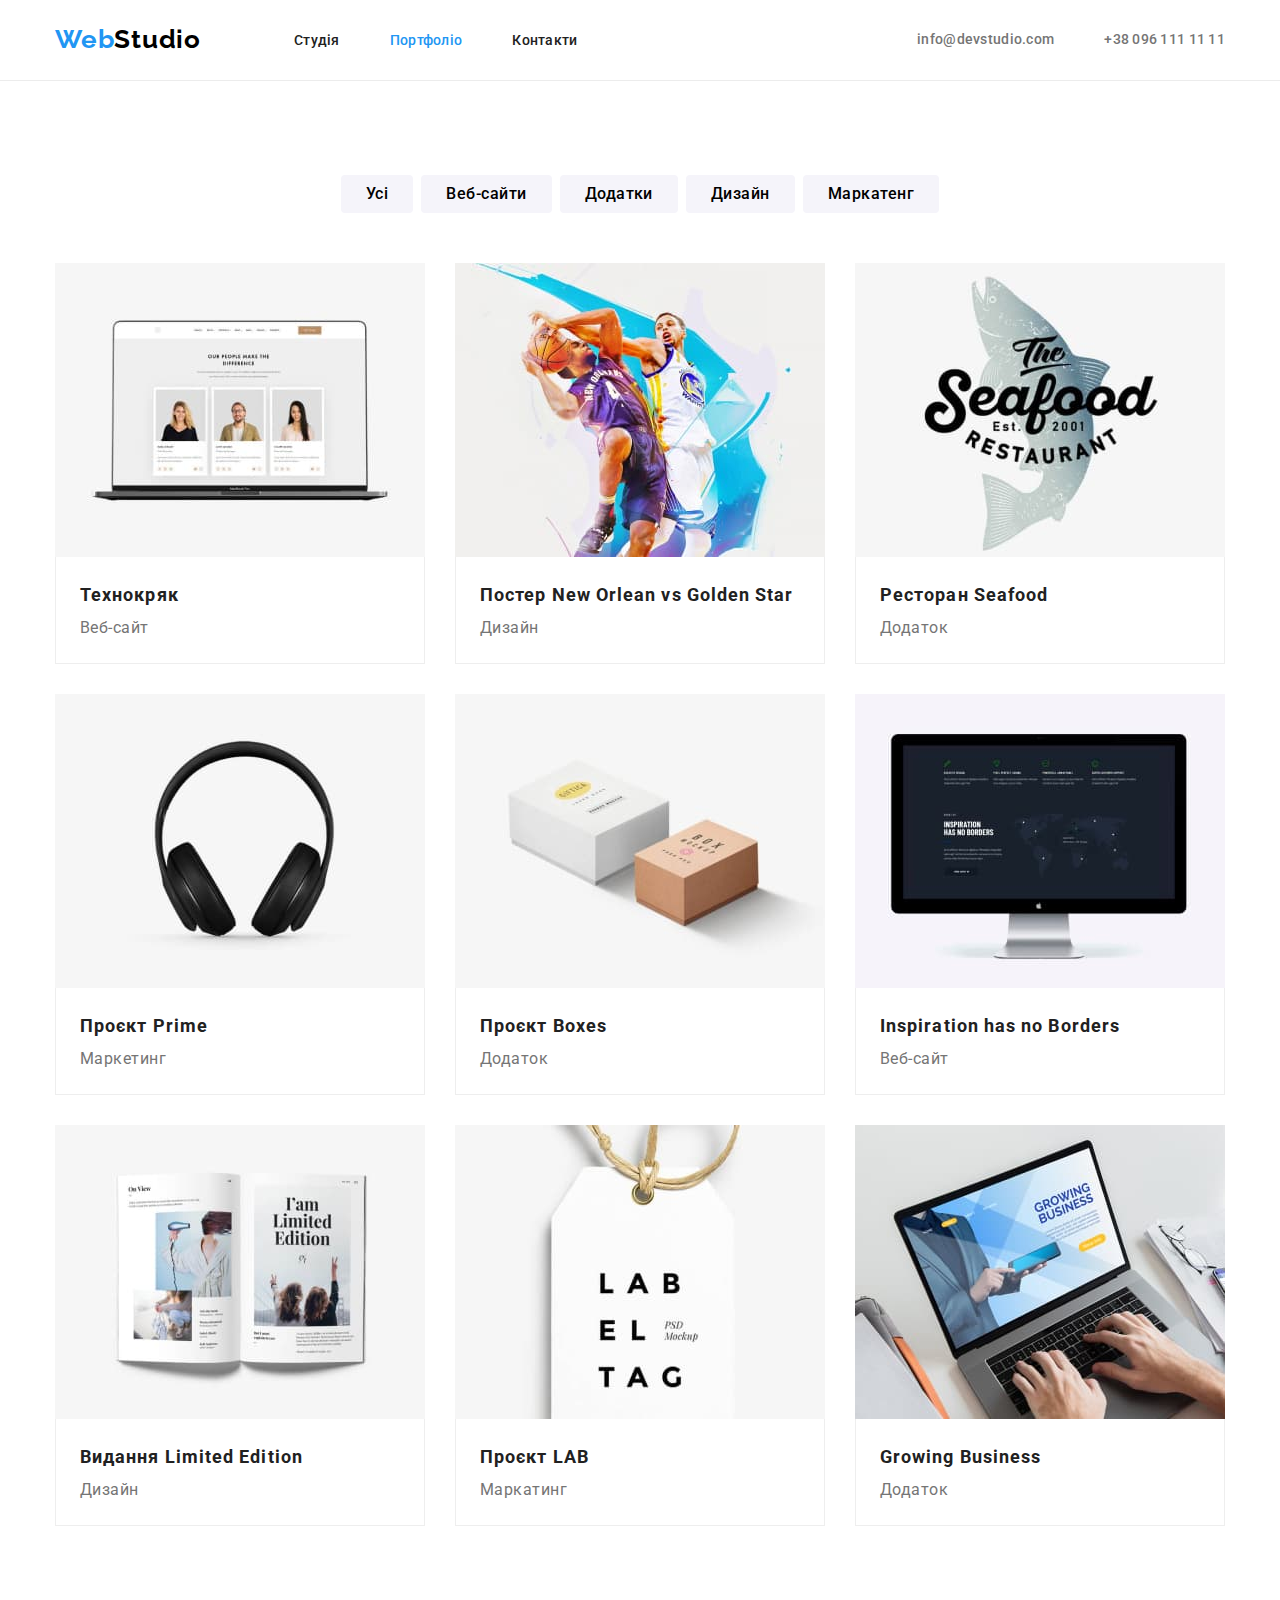
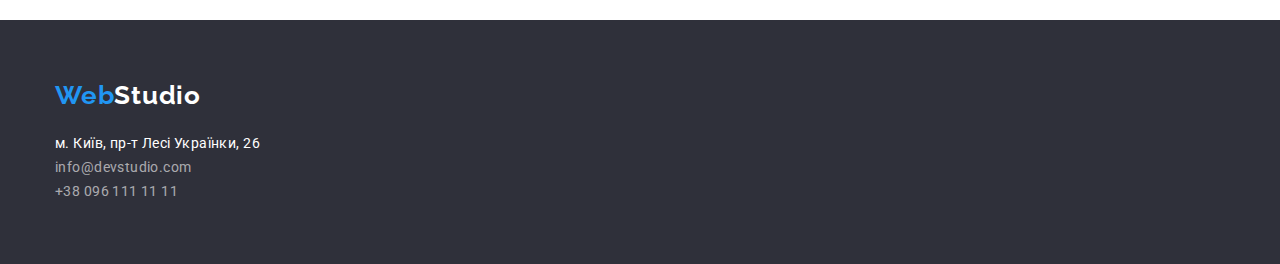
==== portfolio.html @ 105341bf "копирует файлы предыдущей дз" ====
<!DOCTYPE html>
<html lang="uk">

<head>
    <meta charset="UTF-8">
    <meta http-equiv="X-UA-Compatible" content="IE=edge">
    <meta name="viewport" content="width=device-width, initial-scale=1.0">
    <title>Portfolio</title>
    <link rel="preconnect" href="https://fonts.googleapis.com">
    <link rel="preconnect" href="https://fonts.gstatic.com" crossorigin>
    <link href="https://fonts.googleapis.com/css2?family=Raleway:wght@700&family=Roboto:wght@400;500;700;900&display=swap"
    rel="stylesheet">
    <link rel="stylesheet" href="https://cdnjs.cloudflare.com/ajax/libs/modern-normalize/1.1.0/modern-normalize.min.css">
    <link rel="stylesheet" href="./css/styles.css">
</head>

<body>
    <header class="header">
        <div class="container head">
            <nav class="navigation">
                <a href="./index.html" class="logo"><span class="logoweb">Web</span>Studio
                </a>
                <ul class="navigation-list">
                    <li class="navigation-item">
                        <a href="./index.html" class="navigation-link">Студія</a>
                    </li>
                    <li class="navigation-item">
                        <a href="./portfolio.html" class="navigation-link current">Портфоліо</a>
                    </li>
                    <li class="navigation-item">
                        <a href="" class="navigation-link">Контакти</a>
                    </li>
                </ul>
            </nav>
            <ul class="navigation-contact-list">
                <li class="navigation-contact-item">
                    <a href="mailto:info@devstudio.com" class="navigation-contact">info@devstudio.com</a>
                </li>
                <li>
                    <a href="tel:+380961111111" class="navigation-contact">+38 096 111 11 11</a>
                </li class="navigation-contact-item">
            </ul>
        </div>
    </header>
    <main>
        <section class="portfolio">
            <div class="container">
                <!-- <h1 class="portfolio-main-title">Портфоліо</h1> -->
                <!-- Список кнопок -->
                <ul class="button-list">
                    <li class="button-item" >
                        <button type="button" class="portfolio-button">Усі</button>
                    </li>
                    <li class="button-item" >
                        <button type="button" class="portfolio-button">Веб-сайти</button>
                    </li>
                    <li class="button-item" >
                        <button type="button" class="portfolio-button">Додатки</button>
                    </li>
                    <li class="button-item" >
                        <button type="button" class="portfolio-button">Дизайн</button>
                    </li>
                    <li class="button-item" >
                        <button type="button" class="portfolio-button">Маркатенг</button>
                    </li>
                </ul>
                <!-- Список портфолио -->
                <ul class="portfolio-list">
                    <li class="portfolio-item" >
                        <a href="" class="portfolio-link">
                            <img src="./images/images-portfolio/img1.jpg" alt="Приклад веб-сайту Технокряк" width="370">
                            <div class="cards-dscr">
                                <h2 class="portfolio-title">
                                    Технокряк
                                </h2>
                                <p class="portfolio-desk">
                                    Веб-сайт
                                </p>
                            </div>
                        </a>
                    </li>

                    <li class="portfolio-item" >
                        <a href="" class="portfolio-link">
                            <img src="./images/images-portfolio/img2.jpg" alt="Постер до баскетбольного матчу" width="370">
                            <div class="cards-dscr">
                                <h2 class="portfolio-title">
                                    Постер New Orlean vs Golden Star
                                </h2>
                                <p class="portfolio-desk">
                                    Дизайн
                                </p>
                            </div>
                            
                        </a>
                    </li>

                    <li class="portfolio-item" >
                        <a href="" class="portfolio-link">
                            <img src="./images/images-portfolio/img3.jpg" alt="Додаток ресторану морської кухні" width="370">
                            <div class="cards-dscr">
                                <h2 class="portfolio-title">
                                    Ресторан Seafood
                                </h2>
                                <p class="portfolio-desk">
                                    Додаток
                                </p>
                            </div>
                        </a>
                    </li>

                    <li class="portfolio-item" >
                        <a href="" class="portfolio-link">
                            <img src="./images/images-portfolio/img4.jpg" alt="Приклад маркетингового проєкту" width="370">
                            <div class="cards-dscr">
                                <h2 class="portfolio-title">
                                    Проєкт Prime
                                </h2>
                                <p class="portfolio-desk">
                                    Маркетинг
                                </p>
                            </div>
                        </a>
                    </li>

                    <li class="portfolio-item" >
                        <a href="" class="portfolio-link">
                            <img src="./images/images-portfolio/img5.jpg" alt="Додаток служби пакування" width="370">
                            <div class="cards-dscr">
                                <h2 class="portfolio-title">
                                    Проєкт Boxes
                                </h2>
                                <p class="portfolio-desk">
                                    Додаток
                                </p>
                            </div>
                        </a>
                    </li>

                    <li class="portfolio-item" >
                        <a href="" class="portfolio-link">
                            <img src="./images/images-portfolio/img6.jpg" alt="Приклад веб-сайту" width="370">
                            <div class="cards-dscr">
                                <h2 class="portfolio-title">
                                    Inspiration has no Borders
                                </h2>
                                <p class="portfolio-desk">
                                    Веб-сайт
                                </p>
                            </div>
                            
                        </a>
                    </li>

                    <li class="portfolio-item" >
                        <a href="" class="portfolio-link">
                            <img src="./images/images-portfolio/img7.jpg" alt="Дизайн для друкованного видання" width="370">
                            <div class="cards-dscr">
                                <h2 class="portfolio-title">
                                    Видання Limited Edition
                                </h2>
                                <p class="portfolio-desk">
                                    Дизайн
                                </p>
                            </div>
                            
                        </a>
                    </li>

                    <li class="portfolio-item" >
                        <a href="" class="portfolio-link">
                            <img src="./images/images-portfolio/img8.jpg" alt="Приклад маркетингового проєкту" width="370">
                            <div class="cards-dscr">
                                <h2 class="portfolio-title">
                                    Проєкт LAB
                                </h2>
                                <p class="portfolio-desk">
                                    Маркатинг
                                </p>
                            </div>
                            
                        </a>
                    </li>

                    <li class="portfolio-item" >
                        <a href="" class="portfolio-link">
                            <img src="./images/images-portfolio/img9.jpg" alt="Додаток для ведення бізнесу" width="370">
                            <div class="cards-dscr">
                                <h2 class="portfolio-title">
                                    Growing Business
                                </h2>
                                <p class="portfolio-desk">
                                    Додаток
                                </p>
                            </div>
                            
                        </a>
                    </li>
                </ul>
            </div>
        </section>
    </main>
    <footer class="footer">
        <div class="container">
            <div class="footer-logo">
                <a href="./index.html" class="logo logostudio-footer"><span class="logoweb">Web</span>Studio
                </a>
            </div>
            
            <address>
                <ul class="footer-list">
                    <li>
                        <a href="https://goo.gl/maps/nLfdXFzBwr1mePBf7" target="_blank" rel="nofollow" class="addres">м.
                            Київ, пр-т
                            Лесі Українки, 26</a>
                    </li>
                    <li>
                        <a href="mailto:info@devstudio.com" class="footer-contact">info@devstudio.com</a>
                    </li>
                    <li>
                        <a href="tel:+380961111111" class="footer-contact">+38 096 111 11 11</a>
                    </li>
                </ul>
            </address>
        </div>
    </footer>
</body>

</html>
---- css/styles.css ----
:root {
    --title-color: #212121;
    --secondary-title-color: #ffffff;
    --accent-color: #2196F3;
    --text-color: #757575;
    --secondary-text-color :rgba(255, 255, 255, 0.6);
    --logo-color: #000000;
    --base-backgroud-color: #ffffff;
    --background-color: #F5F5F5;
    --secondary-background-color: #2F303A;
    --third-background-color: #F5F4FA;
    --header-border: #ECECEC;
    --cards-border: #eeeeee;
 }

body {
    font-family: 'Roboto', sans-serif;
    font-size: 14px;
    line-height: 1.71;
    letter-spacing: 0.03em;
    color: var(--text-color);
    background-color: var(--base-backgroud-color);
    
}
h1, h2, h3, h4, h5, h6 {
    margin: 0;
    padding: 0;
    
}
ul {
    margin: 0;
    padding: 0;
}
p {
   margin: 0;
   padding: 0;
    }

.section-list {
    list-style: none;
    
}

img {
    max-width: 100%;
    display: block;
}

.container {
    width: 1200px;
    padding-left: 15px;
    padding-right: 15px;
    margin-left: auto;
    margin-right: auto;
}

.section {
    padding-top: 94px;
    padding-bottom: 94px;
}



 /* logo */

.logo {
    margin-right: 93px;
    font-weight: 700;
    font-size: 26px;
    line-height: 1.2;    
    letter-spacing: 0.03em;
    text-decoration: none;
    color: var(--logo-color) ;
    font-family: 'Raleway', sans-serif;
}

.logoweb {
    color: var(--accent-color); 
}
.logostudio {
    color: var(--logo-color) ;
}

/* heder */

.header {
    border-bottom: 1px solid var(--header-border);
}

/* nav */

.navigation {
    display: flex;
    align-items: center;
}

.navigation-list {
    display: flex;
    list-style: none;
}


.navigation-item {
    margin-right: 50px;  
}

.navigation-item:last-child {
    margin-right: 0;
}

.navigation-link {
    display: block;
    padding-top: 32px;
    padding-bottom: 32px;
    font-weight: 500;
    font-size: 14px;
    line-height: 1.15;
    letter-spacing: 0.02em;
    text-decoration: none;
    color: var(--title-color) ;

}

.navigation-contact-list {
    margin-left: auto;
    
    display: flex;
    list-style: none;
}

.navigation-contact-item:first-child {
    margin-right: 50px;
}

.navigation-contact {
    

    font-weight: 500;
    font-size: 14px;
    line-height: 1.14;
    letter-spacing: 0.02em;
    text-decoration: none;
    color: var(--text-color);
}



.navigation-link:hover,
.navigation-link:focus,
.navigation-contact:hover,
.navigation-contact:focus
{
color: var(--accent-color);
}



.navigation-link.current {
    color: var(--accent-color);
}

.container.head {
    display: flex;
    align-items: center;
    
}

/* hero */

.section.hero {
    padding-top: 200px;
    padding-bottom: 200px;
    text-align: center;
    background-color: var(--secondary-background-color) ;
}
.hero-title {
        width: 692px;
        margin-left: auto;
        margin-right: auto;
        margin-bottom: 30px;

        font-weight: 900;
        font-size: 44px;
        line-height: 1.36;    
        text-align: center;
        letter-spacing: 0.06em;
        text-transform: uppercase;

        color: var(--secondary-title-color) ;
}

.hero-button {
        display: inline-block;
        padding: 10px 32px;

        font-family: inherit;
        font-weight: 700;
        font-size: 16px;
        line-height: 1.88;    
        letter-spacing: 0.06em;
        color: var(--secondary-title-color) ;
        background-color: var(--accent-color);

        border: none;
        border-radius: 4px;
        cursor: pointer;
}



/* section */

.section-list{
    display: flex;
    gap: 30px;
    
}   

.section-item {
    width: 270px;
}

.section-title {
        margin-bottom: 50px;

        font-weight: 700;
        font-size: 36px;
        line-height: 1.16;
        text-align: center;
        letter-spacing: 0.03em;
        color: var(--title-color);
    
}

.list-title {
        margin-bottom: 10px;

        font-weight: 700;
        font-size: 14px;
        line-height: 1.14;
        letter-spacing: 0.03em;
        text-transform: uppercase;
        color: var(--title-color);
    
}

.section.skill {
    padding-top: 0;
}

.section.worker {
    background-color: var(--third-background-color);
}

.worker-title {
    margin-top: 30px;    
    margin-bottom: 10px;

        font-weight: 500;
        font-size: 16px;
        line-height: 1.19;        
        letter-spacing: 0.03em;
        color: var(--title-color);
}

.worker-item {
    text-align: center;

    background-color: var(--base-backgroud-color);

    box-shadow: 0px 1px 3px rgba(0, 0, 0, 0.12), 0px 1px 1px rgba(0, 0, 0, 0.14), 0px 2px 1px rgba(0, 0, 0, 0.2);
    border-radius: 0px 0px 4px 4px;
}

.worker-desc {
        margin-bottom: 30px;
        font-size: 16px;
        line-height: 1.18;
        letter-spacing: 0.03em;
    }


/* footer */

.footer {
    padding: 60px 0;
    background-color: var(--secondary-background-color) ;
}

.footer-logo {
    display: inline-block;
    margin-bottom: 20px;

}
.footer-list {
    display: inline-block;
    list-style: none;
}

.footer-item {
    margin-bottom: 9px;
}

.footer-item:last-child {
    margin-bottom: 0;
}

.logo.logostudio-footer {
    margin-right: 0;

    color: var(--secondary-title-color) ;
}

.addres {
        font-style: normal;
        text-decoration: none;

        color: var(--secondary-title-color) ;
}

.footer-contact {
    display: inline-block;
        font-style: normal;
        text-decoration: none;

        color: var(--secondary-text-color);
}
.addres:hover,
.footer-contact:hover,
.addres:focus,
.footer-contact:focus
{
 color: var(--accent-color);
}


/* Portfolio */

.portfolio {
    padding-bottom: 94px;
    padding-top: 94px;
}

.portfolio-main-title {
    color: var(--title-color);
}

.button-list,
.portfolio-list {
    list-style: none;
}

.button-list {
    display: flex;

    padding-bottom: 50px;
    justify-content: center;
}

.button-item {
    margin-right: 8px;
}

.button-item:last-child {
    margin-right: 0;
}

.portfolio-button {
        padding: 6px 25px;

        font-family: inherit;
        font-weight: 500;
        font-size: 16px;
        line-height: 1.62;    
        text-align: center;
        letter-spacing: 0.03em;

        background-color: var(--third-background-color);

        cursor: pointer;
        border: none;
        border-radius: 4px;
        
}

  .portfolio-button:hover,
  .portfolio-button:focus
   {
        color: var(--secondary-title-color) ;
        background-color: var(--accent-color);
        box-shadow: 0px 3px 1px rgba(0, 0, 0, 0.1), 0px 1px 2px rgba(0, 0, 0, 0.08), 0px 2px 2px rgba(0, 0, 0, 0.12);
    
}

.portfolio-list {
    display: flex;
    flex-wrap: wrap;

}

.portfolio-item {
    width: calc((100% - 60px) / 3 );
   margin-right: 30px;
   margin-bottom: 30px;

   
}

.portfolio-item:nth-child(3n) {
    margin-right: 0;
}

.portfolio-item:nth-last-child(-n+3) {
    margin-bottom: 0;
}

.portfolio-title {
    font-weight: 700;
    font-size: 18px;
    line-height: 2;    
    letter-spacing: 0.06em;
    color: var(--title-color);
    
}

.portfolio-desk {
    font-size: 16px;
    line-height: 1.88;    
    letter-spacing: 0.03em;
    color: var(--text-color);
}

.cards-dscr {
   padding: 20px 0 20px 24px ;
    border-left: 1px solid var(--cards-border);
    border-right: 1px solid var(--cards-border);
    border-bottom: 1px solid var(--cards-border);
}

.portfolio-link {

    text-decoration: none;
}
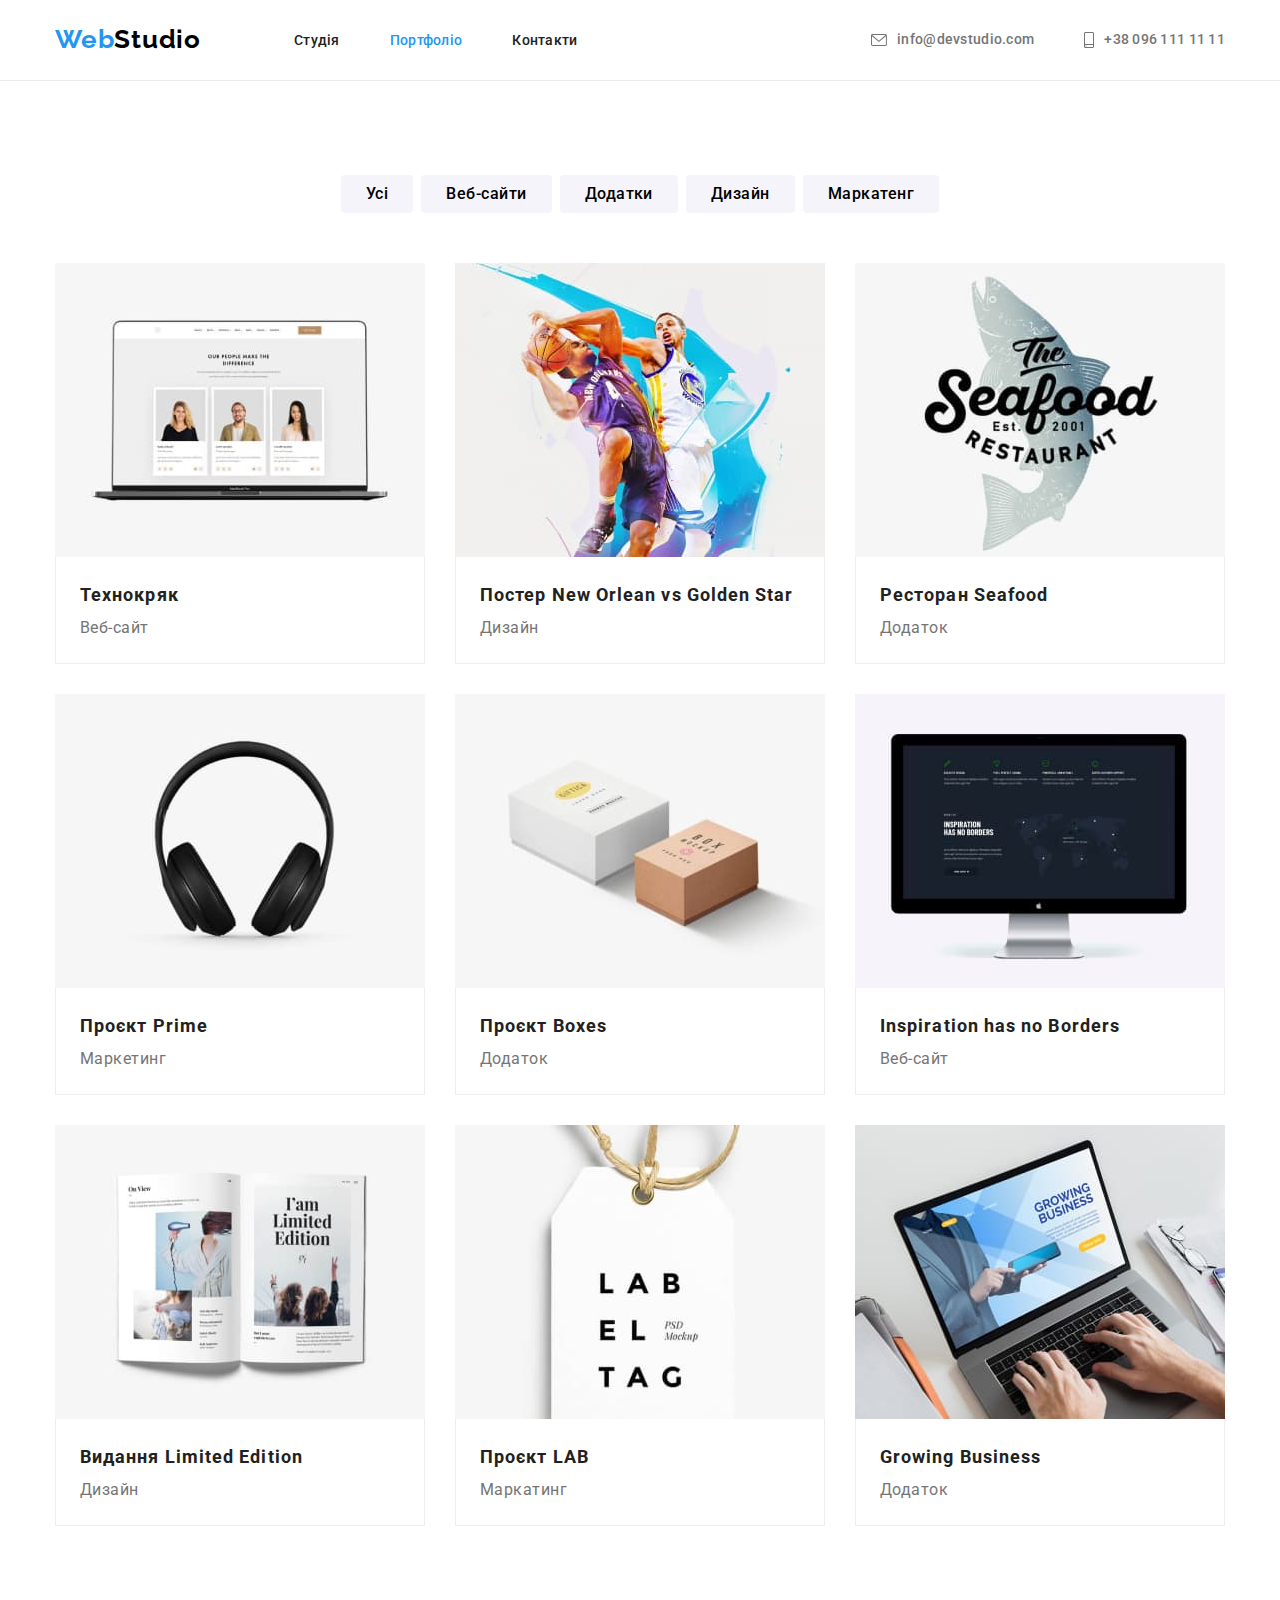
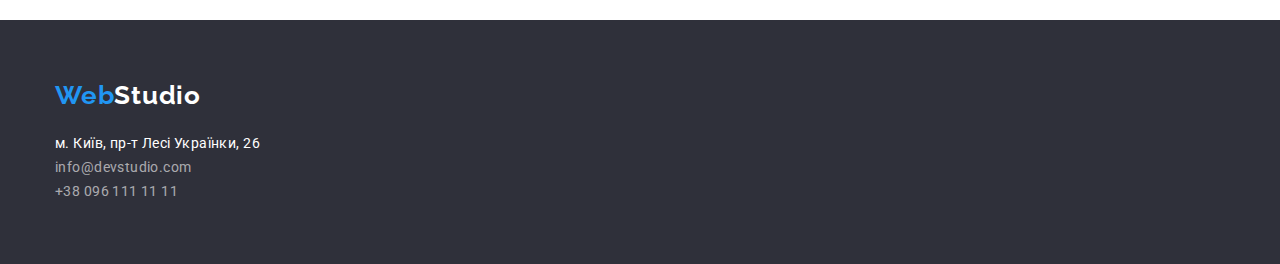
==== commit 86011321: "оформляет и позицианирует иконки в Heder" ====
--- a/portfolio.html
+++ b/portfolio.html
@@ -34,10 +34,20 @@
             </nav>
             <ul class="navigation-contact-list">
                 <li class="navigation-contact-item">
-                    <a href="mailto:info@devstudio.com" class="navigation-contact">info@devstudio.com</a>
+                    <a href="mailto:info@devstudio.com" class="navigation-contact">
+                        <svg class="contact-icon" width="16px" height="12px">
+                            <use href="./images/symbol-defs.svg#envelope"></use>
+                        </svg>
+                        info@devstudio.com
+                    </a>
                 </li>
                 <li>
-                    <a href="tel:+380961111111" class="navigation-contact">+38 096 111 11 11</a>
+                    <a href="tel:+380961111111" class="navigation-contact">
+                        <svg class="contact-icon" width="10px" height="16px">
+                            <use class="icon" href="./images/symbol-defs.svg#smartphone"></use>
+                        </svg>
+                        +38 096 111 11 11
+                    </a>
                 </li class="navigation-contact-item">
             </ul>
         </div>
--- a/css/styles.css
+++ b/css/styles.css
@@ -133,8 +133,8 @@
 }
 
 .navigation-contact {
-    
-
+    display: flex;
+    align-items: center;
     font-weight: 500;
     font-size: 14px;
     line-height: 1.14;
@@ -142,8 +142,14 @@
     text-decoration: none;
     color: var(--text-color);
 }
-
-
+.contact-icon {
+    margin-right: 10px;
+    fill: currentColor;
+}
+
+.contact-icon:hover {
+    fill: var(--accent-color);
+}
 
 .navigation-link:hover,
 .navigation-link:focus,
@@ -168,10 +174,19 @@
 /* hero */
 
 .section.hero {
+    height: 600px;
+    max-width: 1600px;
+    margin-left: auto;
+    margin-right: auto;
     padding-top: 200px;
     padding-bottom: 200px;
     text-align: center;
     background-color: var(--secondary-background-color) ;
+    background-image: linear-gradient(to right, rgba(47, 48, 58, 0.4), rgba(47, 48, 58, 0.4) ), url(../images/bcg-img.jpg);
+    background-size: cover;
+    background-repeat: no-repeat;
+    background-position: center;
+    
 }
 .hero-title {
         width: 692px;
@@ -214,11 +229,24 @@
     display: flex;
     gap: 30px;
     
+    
 }   
 
 .section-item {
     width: 270px;
 }
+
+.section-icon{
+    display: flex;
+    align-items: center;
+    justify-content: center;
+    width: 270px;
+    height: 120px;
+    margin-bottom: 30px;
+    background-color: var(--third-background-color); 
+    
+}
+
 
 .section-title {
         margin-bottom: 50px;
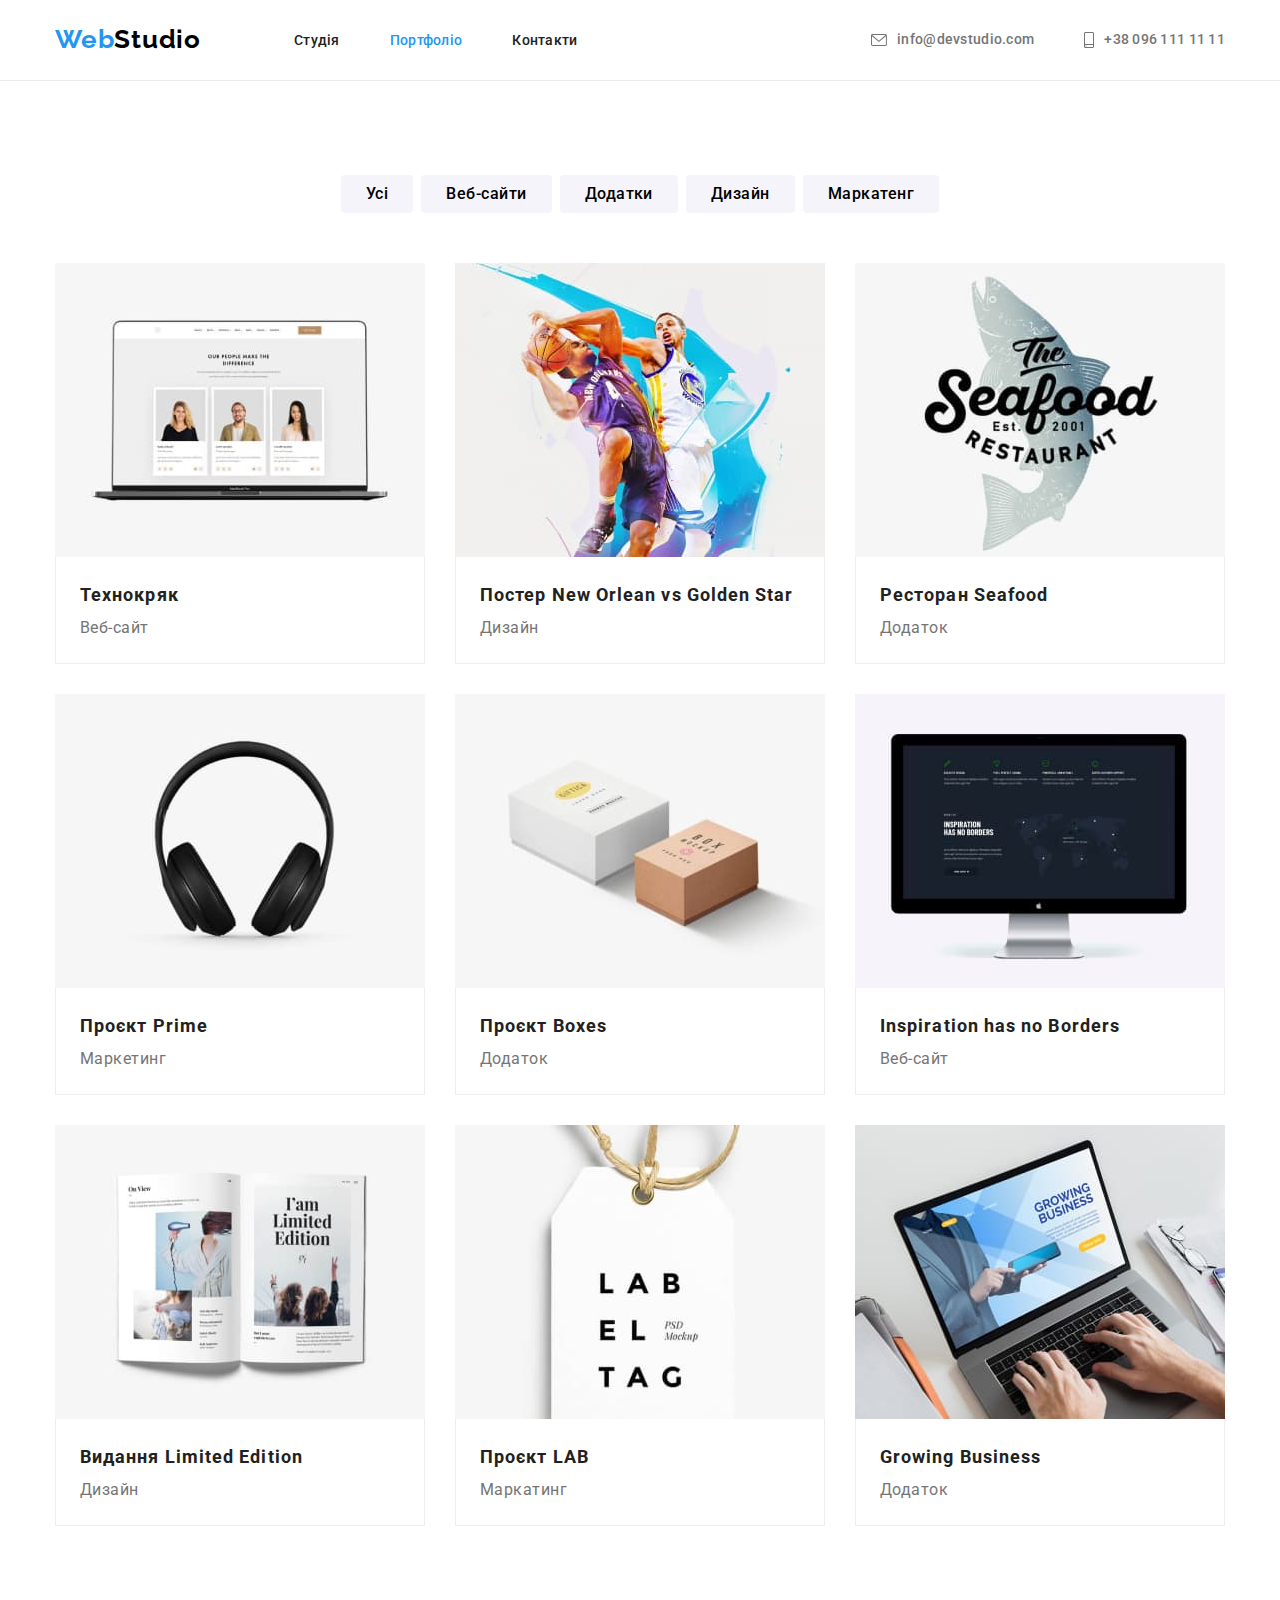
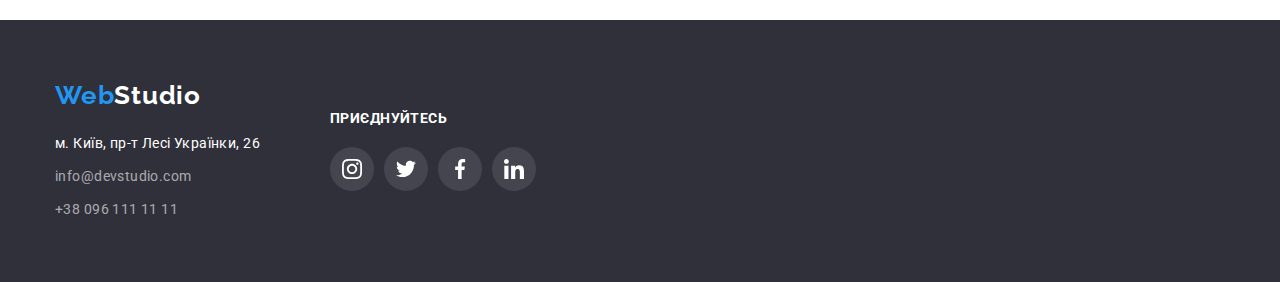
==== commit fb03d2ba: "добавляет соцсети в футер и тень на карточки" ====
--- a/portfolio.html
+++ b/portfolio.html
@@ -211,27 +211,62 @@
         </section>
     </main>
     <footer class="footer">
-        <div class="container">
-            <div class="footer-logo">
-                <a href="./index.html" class="logo logostudio-footer"><span class="logoweb">Web</span>Studio
-                </a>
+        <div class="container footer-position">
+            <div>
+                <div class="footer-logo">
+                    <a href="./index.html" class="logo logostudio-footer"><span class="logoweb">Web</span>Studio
+                    </a>
+                </div>
+                <address>
+                    <ul class="footer-list">
+                        <li class="footer-item">
+                            <a href="https://goo.gl/maps/nLfdXFzBwr1mePBf7" target="_blank" rel="nofollow" class="addres">м.
+                                Київ, пр-т
+                                Лесі Українки, 26</a>
+                        </li>
+                        <li class="footer-item">
+                            <a href="mailto:info@devstudio.com" class="footer-contact">info@devstudio.com</a>
+                        </li>
+                        <li class="footer-item">
+                            <a href="tel:+380961111111" class="footer-contact">+38 096 111 11 11</a>
+                        </li>
+                    </ul>
+                </address>
             </div>
-            
-            <address>
-                <ul class="footer-list">
-                    <li>
-                        <a href="https://goo.gl/maps/nLfdXFzBwr1mePBf7" target="_blank" rel="nofollow" class="addres">м.
-                            Київ, пр-т
-                            Лесі Українки, 26</a>
-                    </li>
-                    <li>
-                        <a href="mailto:info@devstudio.com" class="footer-contact">info@devstudio.com</a>
-                    </li>
-                    <li>
-                        <a href="tel:+380961111111" class="footer-contact">+38 096 111 11 11</a>
-                    </li>
-                </ul>
-            </address>
+            <div class="footer-sm-block">
+                <h3 class="list-title footer-sm ">Приєднуйтесь</h3>
+                <ul class="footer-sm-list">
+                    <li class="sm-item">
+                        <a class="sm-link footer-link" href="">
+                            <svg width="20px" height="20px">
+                                <use href="./images/symbol-defs.svg#instagram"></use>
+                            </svg>
+                        </a>
+                    </li>
+                    <li class="sm-item">
+                        <a class="sm-link footer-link" href="">
+                            <svg width="20px" height="20px">
+                                <use href="./images/symbol-defs.svg#twitter"></use>
+                            </svg>
+                        </a>
+                    </li>
+                    <li class="sm-item">
+                        <a class="sm-link footer-link" href="">
+                            <svg width="20px" height="20px">
+                                <use href="./images/symbol-defs.svg#facebook"></use>
+                            </svg>
+                        </a>
+                    </li>
+                    <li class="sm-item">
+                        <a class="sm-link footer-link" href="">
+                            <svg width="20px" height="20px">
+                                <use href="./images/symbol-defs.svg#linkedin"></use>
+                            </svg>
+                        </a>
+                    </li>
+                </ul>
+            </div>
+    
         </div>
     </footer>
 </body>
--- a/css/styles.css
+++ b/css/styles.css
@@ -11,6 +11,8 @@
     --third-background-color: #F5F4FA;
     --header-border: #ECECEC;
     --cards-border: #eeeeee;
+    --icon-color: #AFB1B8;
+    --footer-bgc-icon: rgba(255, 255, 255, 0.1);
  }
 
 body {
@@ -123,7 +125,6 @@
 
 .navigation-contact-list {
     margin-left: auto;
-    
     display: flex;
     list-style: none;
 }
@@ -134,6 +135,7 @@
 
 .navigation-contact {
     display: flex;
+    padding: 5px 0;
     align-items: center;
     font-weight: 500;
     font-size: 14px;
@@ -147,9 +149,7 @@
     fill: currentColor;
 }
 
-.contact-icon:hover {
-    fill: var(--accent-color);
-}
+
 
 .navigation-link:hover,
 .navigation-link:focus,
@@ -305,8 +305,58 @@
         font-size: 16px;
         line-height: 1.18;
         letter-spacing: 0.03em;
-    }
-
+}
+
+.sm-list {
+    list-style: none;
+    display: flex;
+    justify-content: center;
+    gap: 10px;
+    margin-bottom: 30px;
+    
+}
+
+
+.sm-link {
+    display: flex;
+    justify-content: center;
+    align-items: center;
+    width: 44px;
+    height: 44px;
+    border-radius: 50%;
+    text-decoration: none;
+    fill: var(--icon-color);
+}
+
+.sm-link:hover,
+.sm-link:focus {
+    background-color: var(--accent-color);
+    fill: var(--base-backgroud-color);
+}
+
+.client-list {
+    list-style: none;
+    display: flex;
+    justify-content: center;
+    gap: 30px;
+}
+
+.client-link {
+    display: flex;
+    justify-content: center;
+    align-items: center;
+    width: 170px;
+    height: 92px;
+    text-decoration: none;
+    border: 1px solid var(--icon-color);
+    border-radius: 4px;
+    fill: var(--icon-color);
+}
+.client-link:hover,
+.client-link:focus {
+    fill: var(--accent-color);
+    border: 1px solid var(--accent-color);
+}
 
 /* footer */
 
@@ -361,6 +411,33 @@
  color: var(--accent-color);
 }
 
+.list-title.footer-sm {
+    margin-bottom: 20px;
+    color: var(--base-backgroud-color);
+}
+
+.footer-sm-list {
+    list-style: none;
+    display: flex;
+    gap: 10px;
+}
+.sm-link.footer-link {
+    background-color: var(--footer-bgc-icon);
+    fill: var(--base-backgroud-color);
+}
+
+.sm-link.footer-link:hover,
+.sm-link.footer-link:focus {
+    background-color: var(--accent-color);
+}
+
+.container.footer-position {
+    display: flex;
+    align-items: center;
+}
+.footer-sm-block {
+    margin-left: 70px;
+}
 
 /* Portfolio */
 
@@ -429,9 +506,7 @@
 .portfolio-item {
     width: calc((100% - 60px) / 3 );
    margin-right: 30px;
-   margin-bottom: 30px;
-
-   
+   margin-bottom: 30px; 
 }
 
 .portfolio-item:nth-child(3n) {
@@ -440,6 +515,10 @@
 
 .portfolio-item:nth-last-child(-n+3) {
     margin-bottom: 0;
+}
+
+.portfolio-item:hover {
+    box-shadow: 0px 1px 1px rgba(0, 0, 0, 0.12), 0px 4px 4px rgba(0, 0, 0, 0.06), 1px 4px 6px rgba(0, 0, 0, 0.16);
 }
 
 .portfolio-title {
@@ -469,3 +548,4 @@
 
     text-decoration: none;
 }
+
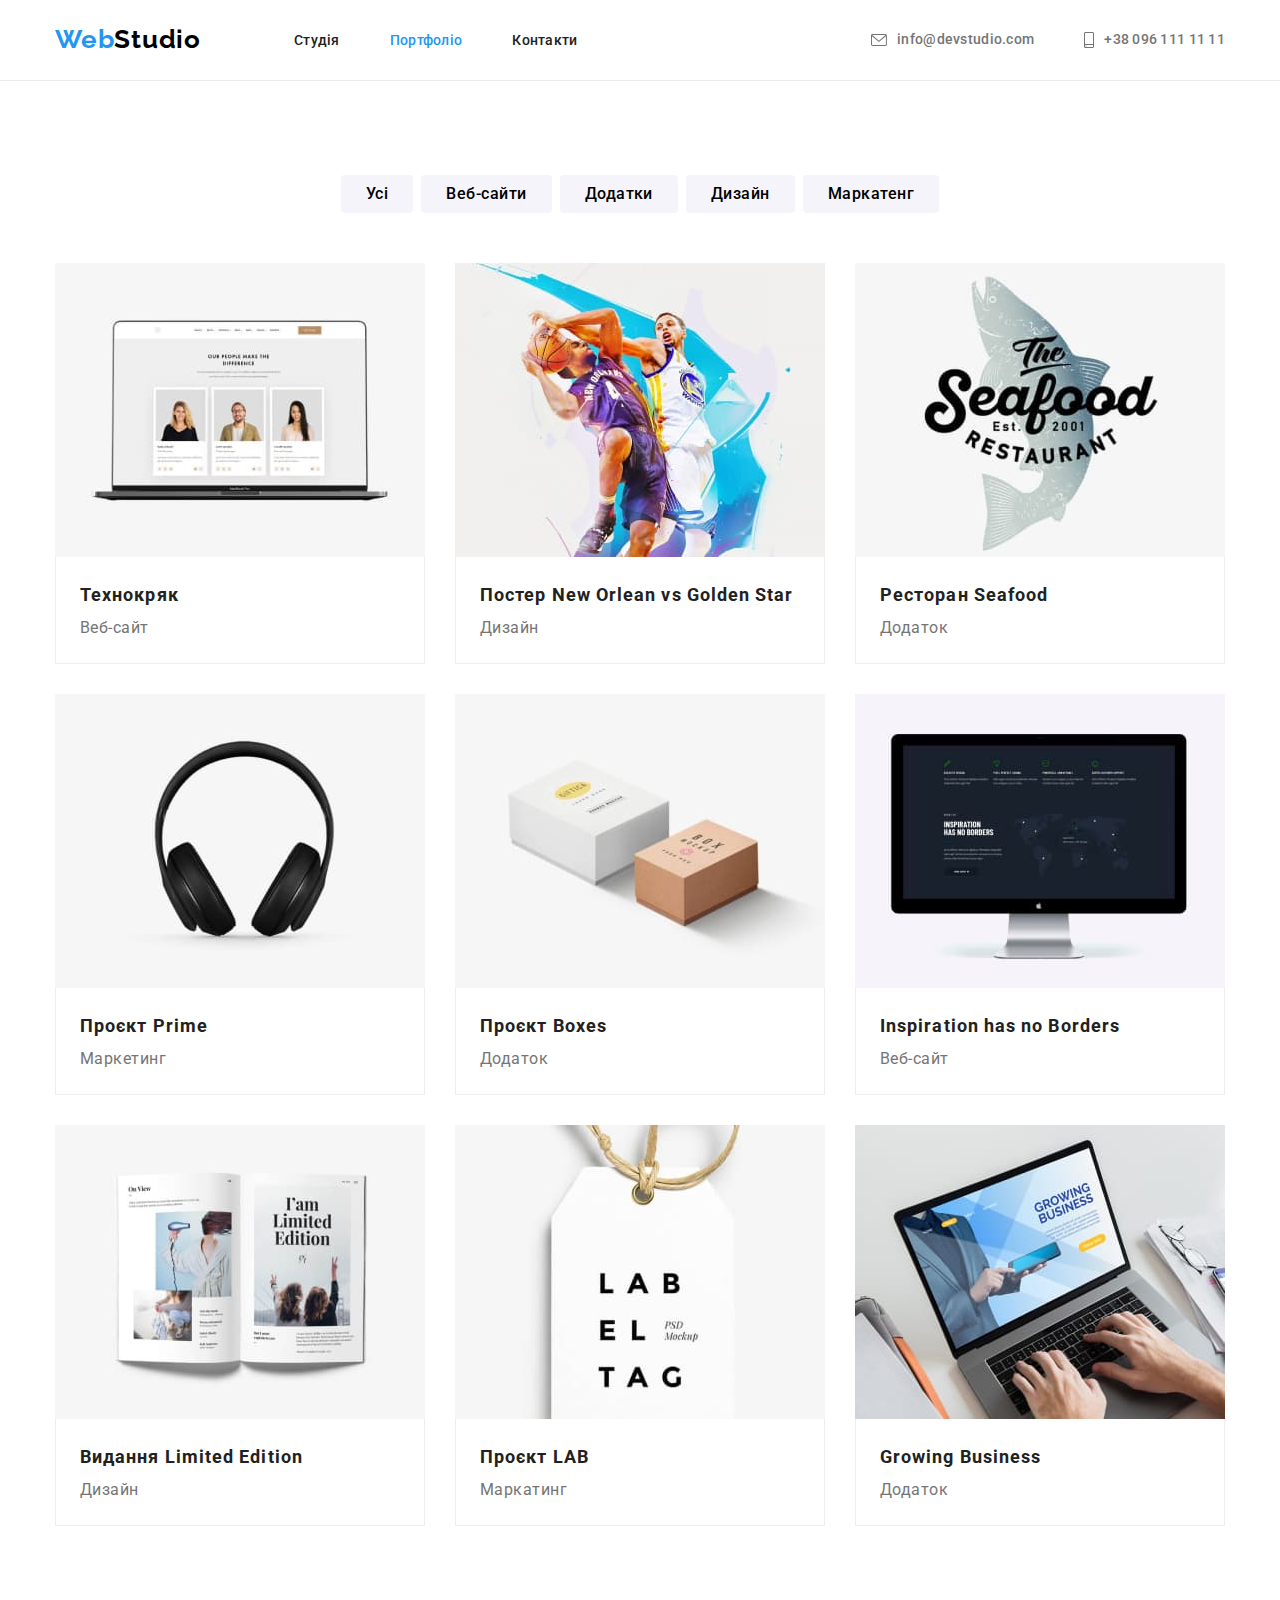
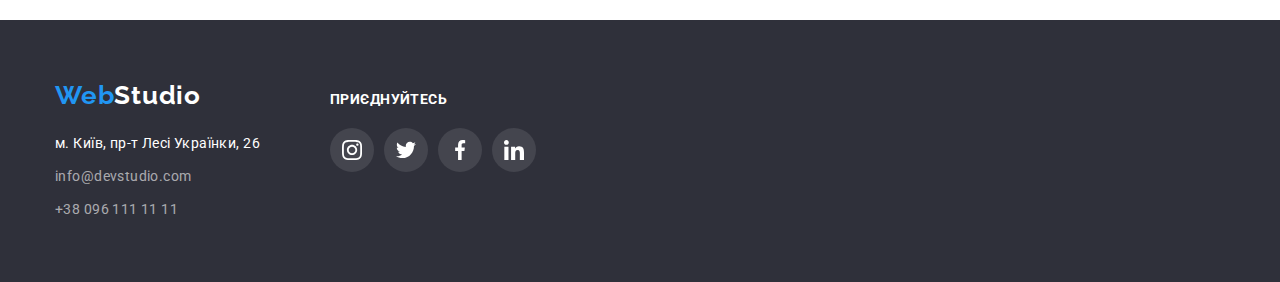
==== commit ece19d02: "правит ошибки оформления" ====
--- a/portfolio.html
+++ b/portfolio.html
@@ -55,7 +55,7 @@
     <main>
         <section class="portfolio">
             <div class="container">
-                <!-- <h1 class="portfolio-main-title">Портфоліо</h1> -->
+                <h1 class="visually-hidden">Портфоліо</h1>
                 <!-- Список кнопок -->
                 <ul class="button-list">
                     <li class="button-item" >
@@ -101,7 +101,6 @@
                                     Дизайн
                                 </p>
                             </div>
-                            
                         </a>
                     </li>
 
@@ -234,7 +233,7 @@
                 </address>
             </div>
             <div class="footer-sm-block">
-                <h3 class="list-title footer-sm ">Приєднуйтесь</h3>
+                <p class="list-title footer-sm ">Приєднуйтесь</p>
                 <ul class="footer-sm-list">
                     <li class="sm-item">
                         <a class="sm-link footer-link" href="">
--- a/css/styles.css
+++ b/css/styles.css
@@ -13,6 +13,7 @@
     --cards-border: #eeeeee;
     --icon-color: #AFB1B8;
     --footer-bgc-icon: rgba(255, 255, 255, 0.1);
+    --active-button: #188CE8;
  }
 
 body {
@@ -61,6 +62,19 @@
     padding-bottom: 94px;
 }
 
+.visually-hidden {
+    position: absolute;
+    width: 1px;
+    height: 1px;
+    margin: -1px;
+    border: 0;
+    padding: 0;
+
+    white-space: nowrap;
+    clip-path: inset(100%);
+    clip: rect(0 0 0 0);
+    overflow: hidden;
+}
 
 
  /* logo */
@@ -120,7 +134,6 @@
     letter-spacing: 0.02em;
     text-decoration: none;
     color: var(--title-color) ;
-
 }
 
 .navigation-contact-list {
@@ -149,8 +162,6 @@
     fill: currentColor;
 }
 
-
-
 .navigation-link:hover,
 .navigation-link:focus,
 .navigation-contact:hover,
@@ -158,8 +169,6 @@
 {
 color: var(--accent-color);
 }
-
-
 
 .navigation-link.current {
     color: var(--accent-color);
@@ -205,21 +214,27 @@
 }
 
 .hero-button {
-        display: inline-block;
-        padding: 10px 32px;
-
-        font-family: inherit;
-        font-weight: 700;
-        font-size: 16px;
-        line-height: 1.88;    
-        letter-spacing: 0.06em;
-        color: var(--secondary-title-color) ;
-        background-color: var(--accent-color);
-
-        border: none;
-        border-radius: 4px;
-        cursor: pointer;
-}
+    padding: 10px 32px;
+
+    font-family: inherit;
+    font-weight: 700;
+    font-size: 16px;
+    line-height: 1.88;    
+    letter-spacing: 0.06em;
+    color: var(--secondary-title-color) ;
+    background-color: var(--accent-color);
+
+    border: none;
+    border-radius: 4px;
+    cursor: pointer;
+}
+
+.hero-button:hover,
+.hero-button:focus {
+    box-shadow: 0px 4px 4px rgba(0, 0, 0, 0.15);
+    background-color: var(--active-button);
+}
+
 
 
 
@@ -244,31 +259,32 @@
     height: 120px;
     margin-bottom: 30px;
     background-color: var(--third-background-color); 
+    border-radius: 4px;
     
 }
 
 
 .section-title {
-        margin-bottom: 50px;
-
-        font-weight: 700;
-        font-size: 36px;
-        line-height: 1.16;
-        text-align: center;
-        letter-spacing: 0.03em;
-        color: var(--title-color);
+    margin-bottom: 50px;
+
+    font-weight: 700;
+    font-size: 36px;
+    line-height: 1.16;
+    text-align: center;
+    letter-spacing: 0.03em;
+    color: var(--title-color);
     
 }
 
 .list-title {
-        margin-bottom: 10px;
-
-        font-weight: 700;
-        font-size: 14px;
-        line-height: 1.14;
-        letter-spacing: 0.03em;
-        text-transform: uppercase;
-        color: var(--title-color);
+    margin-bottom: 10px;
+
+    font-weight: 700;
+    font-size: 14px;
+    line-height: 1.14;
+    letter-spacing: 0.03em;
+    text-transform: uppercase;
+    color: var(--title-color);
     
 }
 
@@ -284,11 +300,11 @@
     margin-top: 30px;    
     margin-bottom: 10px;
 
-        font-weight: 500;
-        font-size: 16px;
-        line-height: 1.19;        
-        letter-spacing: 0.03em;
-        color: var(--title-color);
+    font-weight: 500;
+    font-size: 16px;
+    line-height: 1.19;        
+    letter-spacing: 0.03em;
+    color: var(--title-color);
 }
 
 .worker-item {
@@ -301,10 +317,10 @@
 }
 
 .worker-desc {
-        margin-bottom: 30px;
-        font-size: 16px;
-        line-height: 1.18;
-        letter-spacing: 0.03em;
+    margin-bottom: 16px;
+    font-size: 16px;
+    line-height: 1.18;
+    letter-spacing: 0.03em;
 }
 
 .sm-list {
@@ -390,18 +406,18 @@
 }
 
 .addres {
-        font-style: normal;
-        text-decoration: none;
-
-        color: var(--secondary-title-color) ;
+    font-style: normal;
+    text-decoration: none;
+
+    color: var(--secondary-title-color) ;
 }
 
 .footer-contact {
     display: inline-block;
-        font-style: normal;
-        text-decoration: none;
-
-        color: var(--secondary-text-color);
+    font-style: normal;
+    text-decoration: none;
+
+    color: var(--secondary-text-color);
 }
 .addres:hover,
 .footer-contact:hover,
@@ -433,7 +449,7 @@
 
 .container.footer-position {
     display: flex;
-    align-items: center;
+    align-items: baseline;
 }
 .footer-sm-block {
     margin-left: 70px;
@@ -471,30 +487,29 @@
 }
 
 .portfolio-button {
-        padding: 6px 25px;
-
-        font-family: inherit;
-        font-weight: 500;
-        font-size: 16px;
-        line-height: 1.62;    
-        text-align: center;
-        letter-spacing: 0.03em;
-
-        background-color: var(--third-background-color);
-
-        cursor: pointer;
-        border: none;
-        border-radius: 4px;
-        
+    padding: 6px 25px;
+
+    font-family: inherit;
+    font-weight: 500;
+    font-size: 16px;
+    line-height: 1.62;    
+    text-align: center;
+    letter-spacing: 0.03em;
+
+    background-color: var(--third-background-color);
+
+    cursor: pointer;
+    border: none;
+    border-radius: 4px;
 }
 
   .portfolio-button:hover,
   .portfolio-button:focus
    {
-        color: var(--secondary-title-color) ;
-        background-color: var(--accent-color);
-        box-shadow: 0px 3px 1px rgba(0, 0, 0, 0.1), 0px 1px 2px rgba(0, 0, 0, 0.08), 0px 2px 2px rgba(0, 0, 0, 0.12);
-    
+    color: var(--secondary-title-color) ;
+    background-color: var(--accent-color);
+    box-shadow: 0px 3px 1px rgba(0, 0, 0, 0.1), 0px 1px 2px rgba(0, 0, 0, 0.08), 0px 2px 2px rgba(0, 0, 0, 0.12);
+
 }
 
 .portfolio-list {
@@ -505,8 +520,8 @@
 
 .portfolio-item {
     width: calc((100% - 60px) / 3 );
-   margin-right: 30px;
-   margin-bottom: 30px; 
+    margin-right: 30px;
+    margin-bottom: 30px; 
 }
 
 .portfolio-item:nth-child(3n) {
@@ -517,9 +532,6 @@
     margin-bottom: 0;
 }
 
-.portfolio-item:hover {
-    box-shadow: 0px 1px 1px rgba(0, 0, 0, 0.12), 0px 4px 4px rgba(0, 0, 0, 0.06), 1px 4px 6px rgba(0, 0, 0, 0.16);
-}
 
 .portfolio-title {
     font-weight: 700;
@@ -545,7 +557,9 @@
 }
 
 .portfolio-link {
-
-    text-decoration: none;
-}
-
+    display: block;
+    text-decoration: none;
+}
+.portfolio-link:hover {
+    box-shadow: 0px 1px 1px rgba(0, 0, 0, 0.12), 0px 4px 4px rgba(0, 0, 0, 0.06), 1px 4px 6px rgba(0, 0, 0, 0.16);
+}
